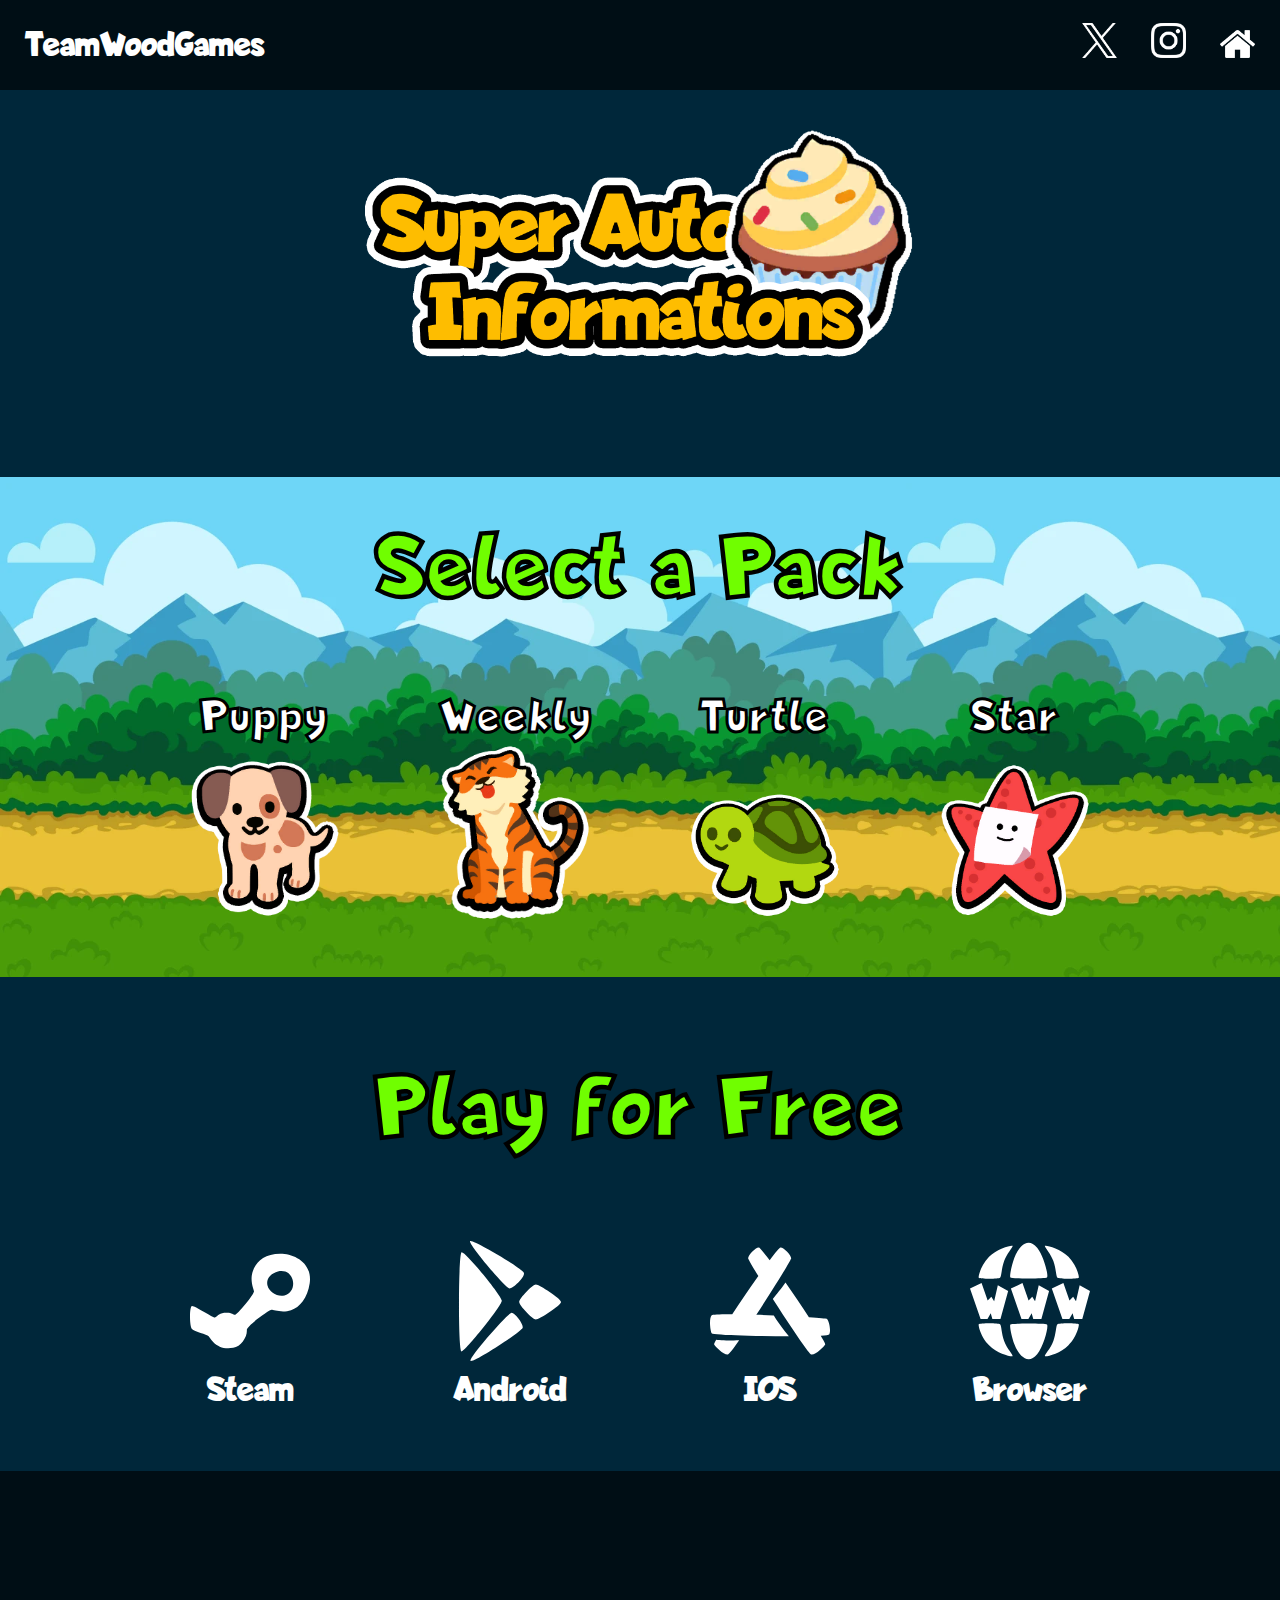
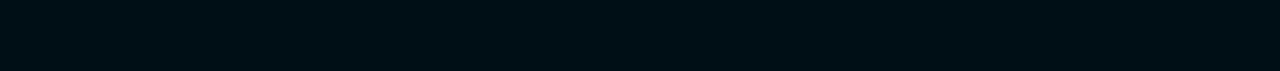
==== index.html @ 36d2ca84 "Tá feito." ====
<!DOCTYPE html>
<html>
    <head>
        <link rel="stylesheet" type="text/css" href="estilo.css">
        <script type="text/javascript" src="script.js"></script>
        <link rel="shortcut icon" href="photos/CupCake.ico" type="image/x-icon">
        <title>SuperAutoInformations</title>
    </head>
    <body class="body0">
        <header>
            <a href="https://teamwoodgames.com">TeamWoodGames</a>
            <div class="Redes">
                <a href="https://teamwoodgames.com"><img src="photos\X.png"></a>
                <a href="https://teamwoodgames.com"><img src="photos\Instagram.png"></a>
                <a href="index.html"><img class="home" src="photos\Home.png"></a>
            </div>
        </header>
        <div class="Space"></div>
            <img class="logo" src="photos/Logo.png">
        <div class="Selection">
            <h2 class="Select">Select a Pack</h2>
            <div class="Packs">
                <div class="Pack">
                    <div class="PackName">
                        <h3>Puppy</h3>
                    </div>
                    <a href="puppy.html"><img src="photos\Puppy.png"></a>
                </div>
                <div class="Pack">
                    <div class="PackName">
                        <h3>Weekly</h3>
                    </div>
                    <a href="weekly.html"><img src="photos\Tiger.png"></a>
                </div>
                <div class="Pack">
                    <div class="PackName">
                        <h3>Turtle</h3>
                    </div>
                    <a href="turtle.html"><img src="photos/Turtle.png"></a>
                </div>
                <div class="Pack">
                    <div class="PackName">
                        <h3>Star</h3>
                    </div>
                    <a href="star.html"><img src="photos\Star.png"></a>
                </div>
            </div>
        </div>
        <h2 class="Select Select2">Play for Free</h2>
        <div class="Plays">
            <div class="Play">
                <a href="https://teamwood.games/steam" target="_blank"><img src="photos/Steam.svg"></a>
                <div class="Platform">
                    <h3>Steam</h3>
                </div>
            </div>
            <div class="Play">
                <a href="https://teamwood.games/playstore" target="_blank"><img src="photos/Android.svg"></a>
                <div class="Platform">
                    <h3>Android</h3>
                </div>
            </div>
            <div class="Play">
                <a href="https://teamwood.games/appstore" target="_blank"><img src="photos/IOS.svg"></a>
                <div class="Platform">
                    <h3>IOS</h3>
                </div>
            </div>
            <div class="Play">
                <a href="https://teamwood.games/itch" target="_blank"><img src="photos/Browser.svg"></a>
                <div class="Platform">
                    <h3>Browser</h3>
                </div>
            </div>
        </div>
        <footer>

        </footer>
    </body>
</html>
---- estilo.css ----
@font-face{
    font-family:SuperAutoPets;
    src:url(LapsusPro-Bold.otf);
}

*{
    font-family:SuperAutoPets;
    margin:0;
    padding:0;
}

.hide{
    display: none !important;
}

.petlegal{
    border-radius:20px;
    font-size:22px;
    vertical-align: bottom;
    transition:0.2s;
    height:300px;
    display:flex;
    flex-direction:column;
    justify-content:space-between;
    /* line-height:0.5px; */
}

.petlegal4{
    margin:25px;
    padding:10px;
    text-align:center;
}

.petlegal4:hover .description{
    display: block;
}

.petlegal4:hover .petlegal6 h3{
    display: block;
}

.petlegal6{
    height:70px;
    transition: transform 1s;
}

.petlegal6 h3{
    display:none;
}

.description {
    display: none;
    font-size:20px;
}

.petlegal h2{
    font-size:28px;
}

.petlegal img{
    transition:0.15s;
    width:160px;

    /* height:150px;
    width:150px; */
    /* object-fit: contain;
    object-position: bottom; */
}

.petlegal img:hover{
    cursor:pointer;
    scale:0.9;
}

#pet-container{
    display:flex;
    height:150px;
}

#pet-container2{
    display:flex;
}

#loading{
    margin:auto;
    width:250px;
    display: flex;
    flex-direction:column;
    margin-top:100px;
}

p{
    text-align:center;
    font-size:35px;
}

.body0{
    background-color:#00273A;
}

.body1{
    background-image: url("photos/Background1.png");
    background-size:1090px;
}

.body2{
    background-image: url("photos/Background2.png");
    background-size:1090px;
}

.body3{
    background-image: url("photos/Background3.png");
    background-size:1090px;
}

.body4{
    background-image: url("photos/Background4.png");
    background-size:1090px;
}

header{
    width:100%;
    height:90px;
    background-color:#000E15;
    font-size:35px;
    color:white;
    display:flex;
    align-items:center;
    justify-content:space-between;
    position:fixed;
    z-index:999; 
}

header a{
    text-decoration:none;
    color:white;
    margin-left:25px;
}

header img{
    width:35px;
}

.home{
    filter:invert();
}

.Redes{
    margin-right:25px;
}

.principal{
    font-size:80px;
    text-align:center;
    margin-top:80px;
    color:#FEBD00;
    text-shadow: 5px 5px black;
}

.Space{
    height:90px;
}

.logo{
    width:550px;
    margin:auto;
    display:flex;
    padding:40px;
}

.Selection{
    background-image:url(photos/Background3.png);
    background-size:900px;
    height:500px;
    width:100%;
    margin-top:80px;
    text-align:center;
}


.Pack{
    width:150px;
    height:230px;
    display:flex;
    flex-direction:column;
    justify-content:space-between;
    -webkit-text-fill-color: white;
    letter-spacing:3px;
    -webkit-text-stroke-width:3px;
}

    .Pack img{
        width:100%;
    }

    .Pack a{
        transition:0.2s;
    }

    .Pack a:hover{
        scale:0.9;
    }

    .Pack img:active{
        opacity:70%;
    }

.Packs{
    display:Flex;
    justify-content:space-between;
    width:900px;
    margin:auto;
    margin-top:30px;
}

.PackName{
    height:70px;
    width:100%;
    font-size:40px;
}

.Select{
    font-size:90px;
    padding:40px;
    -webkit-text-fill-color:#70FE00;
    letter-spacing:4px;
    -webkit-text-stroke-width:4.5px;
    text-align:center;
}

.Select2{
    padding:80px;
}

.Plays{
    display:flex;
    width:900px;
    height:fit-content;
    align-items:center;
    justify-content:space-between;
    margin:auto;
}

.Play{
    width:120px;
    height:230px;
    text-align:center;
    color:white;
    font-size:30px;
}

.Play img{
    transition:0.2s;
}

.Play img:hover{
    scale:0.9;
}

.Play img:active{
    opacity:70%;
}

::-webkit-scrollbar{
    width:22px;
    background-color:#000E15;
}

::-webkit-scrollbar-thumb{
    background-color:#064361;
    background-size:cover;
    border: 4px solid #000E15;
    border-radius:20px;
}

footer{
    width:100%;
    height:200px;
    background-color:#000E15;
}
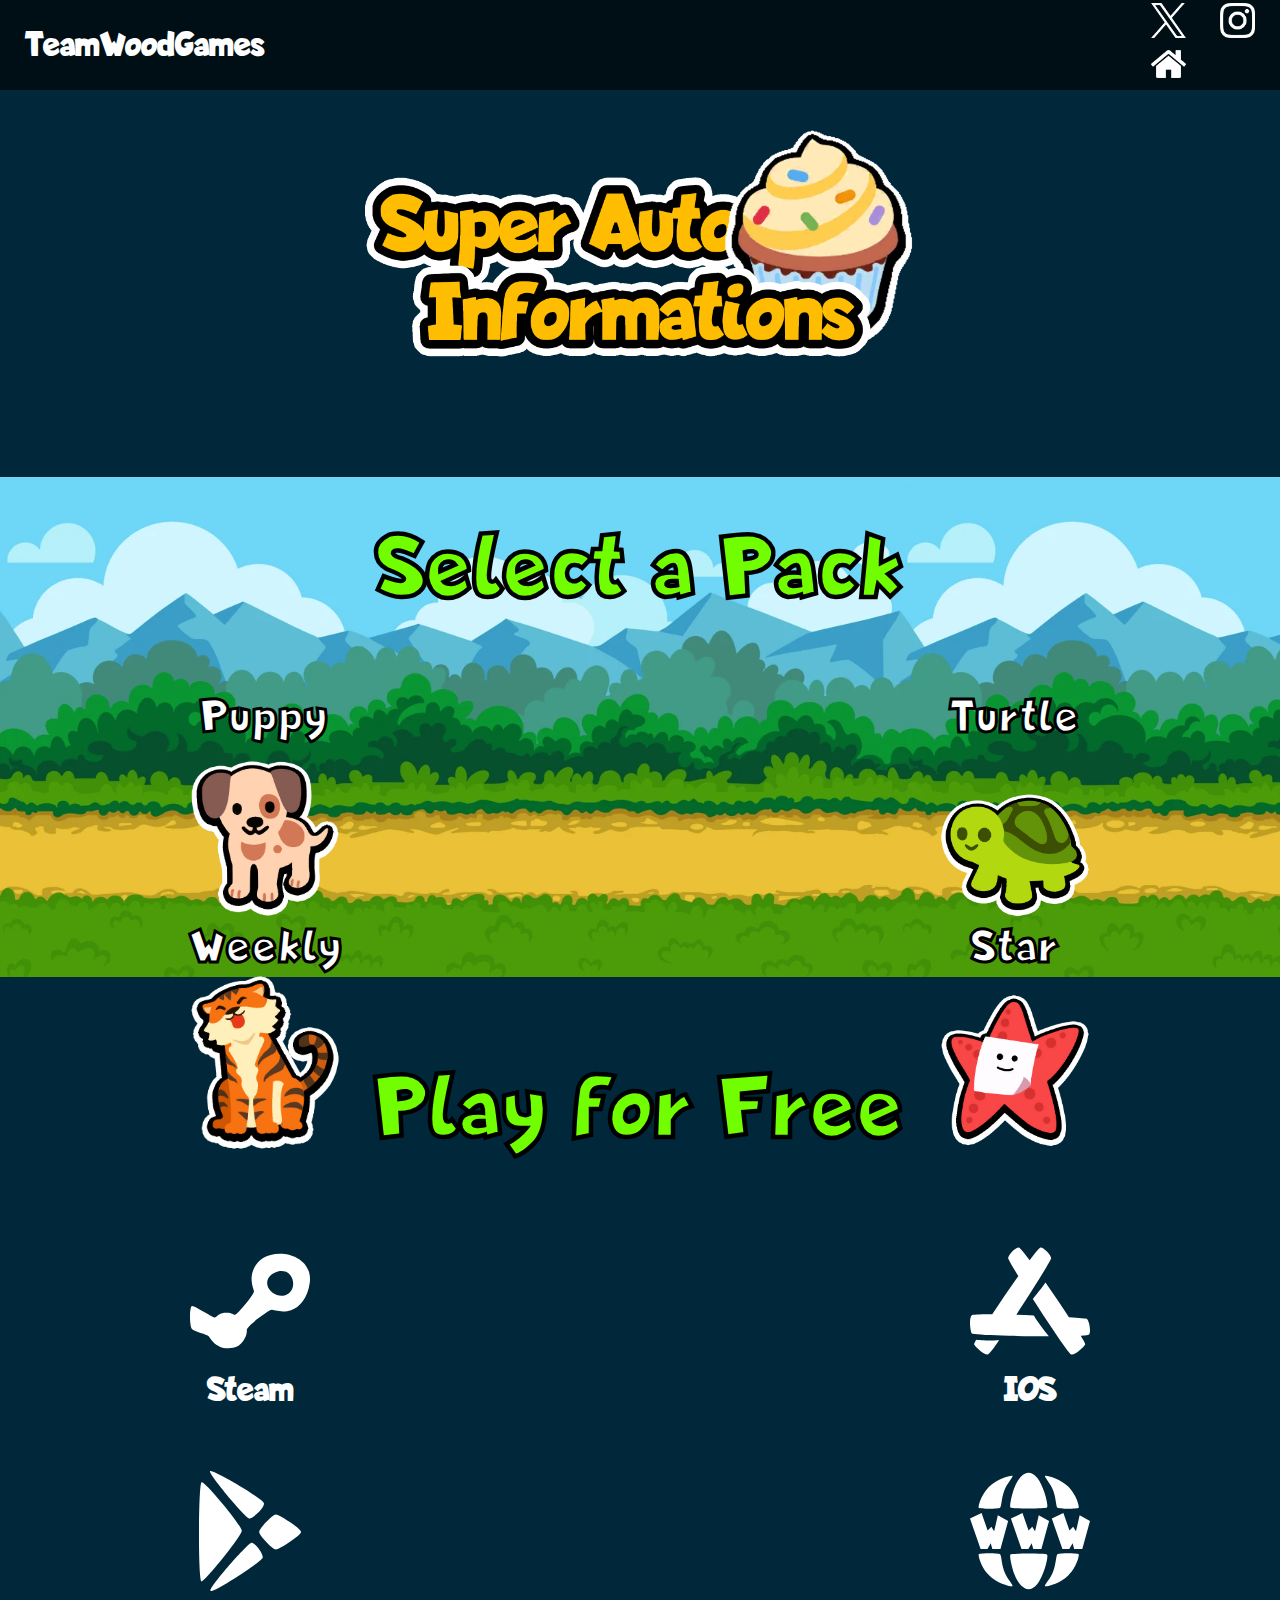
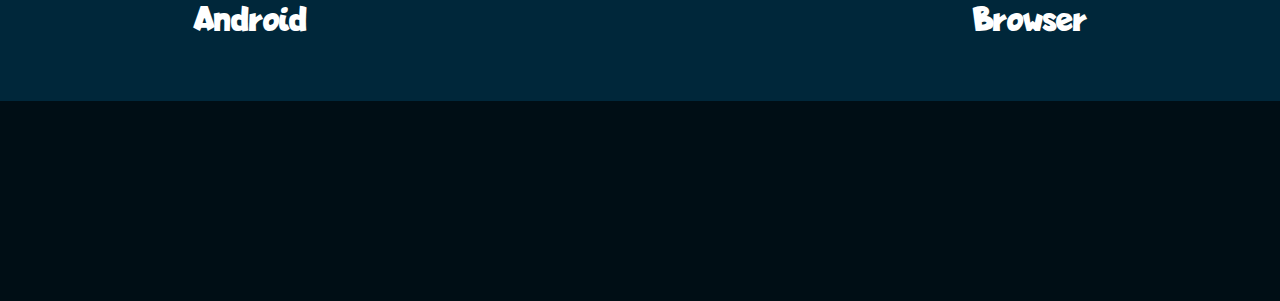
==== commit 7c7b2f20: "Update index.html" ====
--- a/index.html
+++ b/index.html
@@ -1,53 +1,61 @@
 <!DOCTYPE html>
 <html>
     <head>
+        <meta name="viewport" content="width=device-width, inicial-scale=1.0">
         <link rel="stylesheet" type="text/css" href="estilo.css">
         <script type="text/javascript" src="script.js"></script>
-        <link rel="shortcut icon" href="photos/CupCake.ico" type="image/x-icon">
+        <link rel="shortcut icon" href="photos/CupCakeIcone.ico" type="image/x-icon">
         <title>SuperAutoInformations</title>
     </head>
     <body class="body0">
         <header>
-            <a href="https://teamwoodgames.com">TeamWoodGames</a>
+            <a href="https://teamwoodgames.com"  target="_blank">TeamWoodGames</a>
             <div class="Redes">
-                <a href="https://teamwoodgames.com"><img src="photos\X.png"></a>
-                <a href="https://teamwoodgames.com"><img src="photos\Instagram.png"></a>
+                <div class="Redes1">
+                    <a href="https://twitter.com/TeamWoodGames" target="_blank"><img src="photos\X.png"></a>
+                    <a href="https://www.instagram.com/superauto.pets/" target="_blank"><img src="photos\Instagram.png"></a>
+                </div>
                 <a href="index.html"><img class="home" src="photos\Home.png"></a>
             </div>
         </header>
         <div class="Space"></div>
-            <img class="logo" src="photos/Logo.png">
+            <img class="logo" src="photos/Logo.png" alt="Logo escrito Super Auto em cima e Informations em baixo, a cor da fonte é amarelo e ela possui um cortorno preto e um cortorno branco ao seu redor. O desenho de um cupcake se encontra no meio da logo entre as palavras Super Auto e a palavra Informations, ele possui um papel azul claro em sua base, uma massa marrom e uma cobertura amarelo claro, juntamente de um granulado verde, um vermelho, um azul, um laranja e um roxo">
         <div class="Selection">
             <h2 class="Select">Select a Pack</h2>
             <div class="Packs">
+            <div class="Packs1">
                 <div class="Pack">
                     <div class="PackName">
                         <h3>Puppy</h3>
                     </div>
-                    <a href="puppy.html"><img src="photos\Puppy.png"></a>
+                    <a href="puppy.html"><img src="photos\Puppy.png" alt="Desenho de um cãozinho marrom claro com uma mancha em um tom mais escuro em seu olho esquerdo e mais algumas em sua barriga, seus olhos e seus fucinhos são pretos e as suas orelhas são em um marrom mais escuro."></a>
                 </div>
                 <div class="Pack">
                     <div class="PackName">
                         <h3>Weekly</h3>
                     </div>
-                    <a href="weekly.html"><img src="photos\Tiger.png"></a>
+                    <a href="weekly.html"><img src="photos\Tiger.png" alt="Desenho de um trigre sentado com a cabeça virada para cima, olhos fechados e com a língua vermelha para fora"></a>
                 </div>
+            </div>
+            <div class="Packs2">
                 <div class="Pack">
                     <div class="PackName">
                         <h3>Turtle</h3>
                     </div>
-                    <a href="turtle.html"><img src="photos/Turtle.png"></a>
+                    <a href="turtle.html"><img src="photos/Turtle.png" alt="Desenho de uma tartaruga, sua pele é um verde claro e seu casco é um verde mais escuro da mesma cor de seus olhos e boca"></a>
                 </div>
                 <div class="Pack">
                     <div class="PackName">
                         <h3>Star</h3>
                     </div>
-                    <a href="star.html"><img src="photos\Star.png"></a>
+                    <a href="star.html"><img src="photos\Star.png" alt="Desenho de uma estrela do mar, sua cor é um vermelho rosado e no centro do seu corpo tem um papel colado com um rosto desenhado"></a>
                 </div>
+            </div>
             </div>
         </div>
         <h2 class="Select Select2">Play for Free</h2>
         <div class="Plays">
+        <div class="Plays1">
             <div class="Play">
                 <a href="https://teamwood.games/steam" target="_blank"><img src="photos/Steam.svg"></a>
                 <div class="Platform">
@@ -60,6 +68,8 @@
                     <h3>Android</h3>
                 </div>
             </div>
+        </div>
+        <div class="Plays2">
             <div class="Play">
                 <a href="https://teamwood.games/appstore" target="_blank"><img src="photos/IOS.svg"></a>
                 <div class="Platform">
@@ -73,8 +83,9 @@
                 </div>
             </div>
         </div>
+        </div>
         <footer>
 
         </footer>
     </body>
-</html>+</html>
--- a/estilo.css
+++ b/estilo.css
@@ -15,10 +15,10 @@
 
 .petlegal{
     border-radius:20px;
-    font-size:22px;
+    font-size:25px;
     vertical-align: bottom;
     transition:0.2s;
-    height:300px;
+    height:320px;
     display:flex;
     flex-direction:column;
     justify-content:space-between;
@@ -57,9 +57,53 @@
     font-size:28px;
 }
 
+.petlegal3{
+    color:white;
+    -webkit-text-stroke-color:rgb(66, 66, 66);
+    -webkit-text-stroke-width:2px;
+    text-shadow:black 0px 0px 3px;
+}
+
+.petlegal3 h2{
+    font-size:35px;
+    letter-spacing:2px;
+
+}
+
+.turtle h2{
+    color:#FEBD00;
+    -webkit-text-stroke-color:rgb(124, 67, 35);
+}
+
+.turtle h2{
+    color:#FEBD00;
+    -webkit-text-stroke-color:rgb(124, 67, 35);
+}
+
+.turtle h2{
+    color:#FEBD00;
+    -webkit-text-stroke-color:rgb(124, 67, 35);
+}
+
+.puppy h2{
+    color:#ff9100;
+    -webkit-text-stroke-color: #752d43;
+}
+
+.weekly h2{
+    color:#6C9BF6;
+    -webkit-text-stroke-color: #44467E;
+}
+
+.star h2{
+    color:#43ff2a;
+    -webkit-text-stroke-color: #0b702c;
+}
+
 .petlegal img{
     transition:0.15s;
-    width:160px;
+    margin-bottom:12px;
+    max-height:150px;
 
     /* height:150px;
     width:150px; */
@@ -69,7 +113,7 @@
 
 .petlegal img:hover{
     cursor:pointer;
-    scale:0.9;
+    scale:1.1;
 }
 
 #pet-container{
@@ -177,7 +221,6 @@
     text-align:center;
 }
 
-
 .Pack{
     width:150px;
     height:230px;
@@ -277,4 +320,4 @@
     width:100%;
     height:200px;
     background-color:#000E15;
-}+}
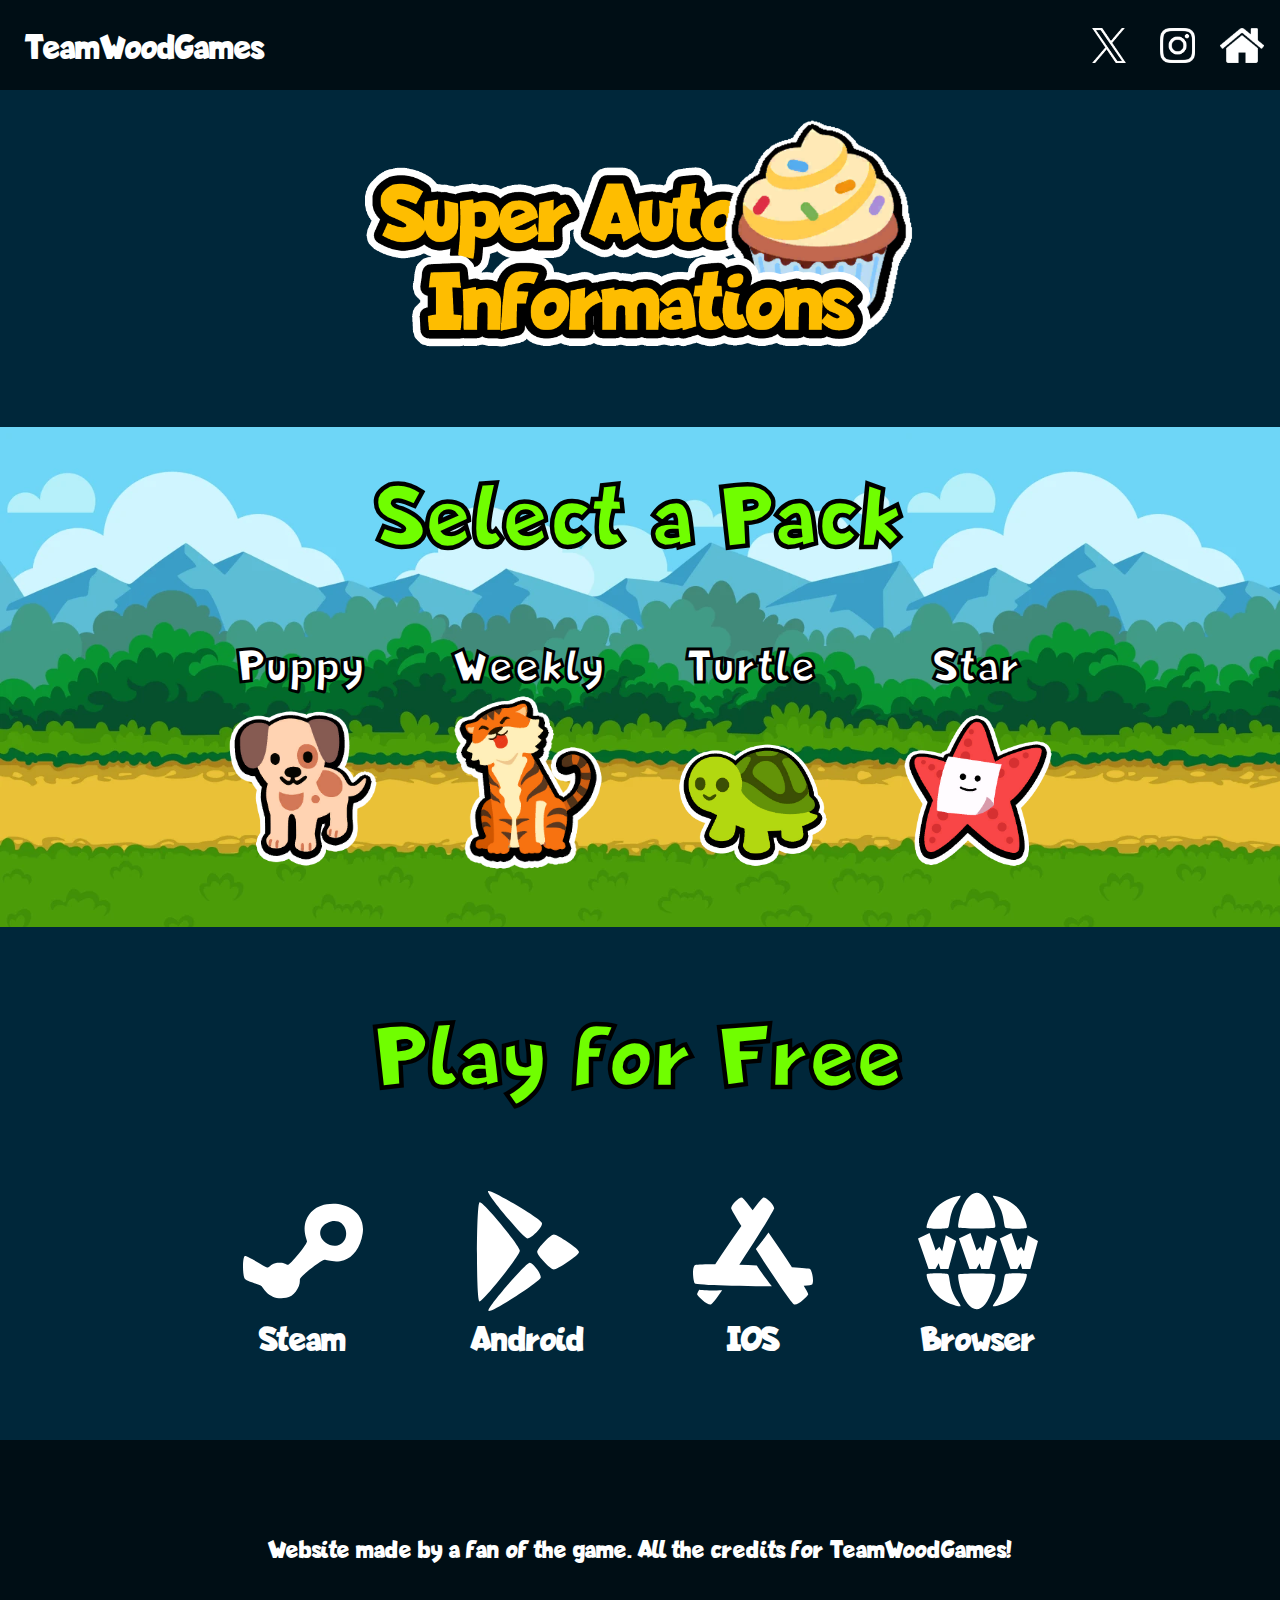
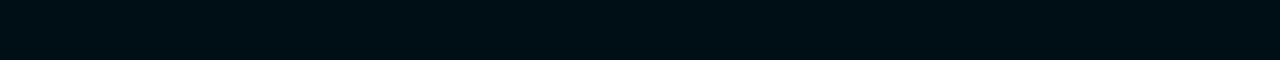
==== commit d283d0cc: "Update index.html" ====
--- a/index.html
+++ b/index.html
@@ -1,13 +1,15 @@
 <!DOCTYPE html>
-<html>
+<html lang="en">
     <head>
         <meta name="viewport" content="width=device-width, inicial-scale=1.0">
         <link rel="stylesheet" type="text/css" href="estilo.css">
         <script type="text/javascript" src="script.js"></script>
         <link rel="shortcut icon" href="photos/CupCakeIcone.ico" type="image/x-icon">
         <title>SuperAutoInformations</title>
+        <meta name="Keywords" content="Super, Auto, Pets, SuperAutoPets, superautopets, SUPERAUTOPETS, TeamWoodGames, teamwoodgames, WeeklyPack, PuppyPack, TurtlePack, StarPack, SuperAutoInformations, superautoinformations">
+        <meta name="author" content="Vinícius Sorgetz Alves">
     </head>
-    <body class="body0">
+    <body class="body">
         <header>
             <a href="https://teamwoodgames.com"  target="_blank">TeamWoodGames</a>
             <div class="Redes">
@@ -19,6 +21,7 @@
             </div>
         </header>
         <div class="Space"></div>
+        <main>
             <img class="logo" src="photos/Logo.png" alt="Logo escrito Super Auto em cima e Informations em baixo, a cor da fonte é amarelo e ela possui um cortorno preto e um cortorno branco ao seu redor. O desenho de um cupcake se encontra no meio da logo entre as palavras Super Auto e a palavra Informations, ele possui um papel azul claro em sua base, uma massa marrom e uma cobertura amarelo claro, juntamente de um granulado verde, um vermelho, um azul, um laranja e um roxo">
         <div class="Selection">
             <h2 class="Select">Select a Pack</h2>
@@ -55,37 +58,42 @@
         </div>
         <h2 class="Select Select2">Play for Free</h2>
         <div class="Plays">
-        <div class="Plays1">
-            <div class="Play">
-                <a href="https://teamwood.games/steam" target="_blank"><img src="photos/Steam.svg"></a>
-                <div class="Platform">
-                    <h3>Steam</h3>
+            <div class="Plays1">
+                <div class="Play">
+                    <a href="https://teamwood.games/steam" target="_blank"><img src="photos/Steam.svg"></a>
+                    <div class="Platform">
+                        <h3>Steam</h3>
+                    </div>
+                </div>
+                <div class="Play">
+                    <a href="https://teamwood.games/playstore" target="_blank"><img src="photos/Android.svg"></a>
+                    <div class="Platform">
+                        <h3>Android</h3>
+                    </div>
                 </div>
             </div>
-            <div class="Play">
-                <a href="https://teamwood.games/playstore" target="_blank"><img src="photos/Android.svg"></a>
-                <div class="Platform">
-                    <h3>Android</h3>
+            <div class="Plays2">
+                <div class="Play">
+                    <a href="https://teamwood.games/appstore" target="_blank"><img src="photos/IOS.svg"></a>
+                    <div class="Platform">
+                        <h3>IOS</h3>
+                    </div>
+                </div>
+                <div class="Play">
+                    <a href="https://teamwood.games/itch" target="_blank"><img src="photos/Browser.svg"></a>
+                    <div class="Platform">
+                        <h3>Browser</h3>
+                    </div>
                 </div>
             </div>
         </div>
-        <div class="Plays2">
-            <div class="Play">
-                <a href="https://teamwood.games/appstore" target="_blank"><img src="photos/IOS.svg"></a>
-                <div class="Platform">
-                    <h3>IOS</h3>
-                </div>
+        </main>
+        <footer>
+            <div class="Redes2">
+                <a href="https://twitter.com/TeamWoodGames" target="_blank"><img src="photos\X.png"></a>
+                <a href="https://www.instagram.com/superauto.pets/" target="_blank"><img src="photos\Instagram.png"></a>
             </div>
-            <div class="Play">
-                <a href="https://teamwood.games/itch" target="_blank"><img src="photos/Browser.svg"></a>
-                <div class="Platform">
-                    <h3>Browser</h3>
-                </div>
-            </div>
-        </div>
-        </div>
-        <footer>
-
+            <h4>Website made by a fan of the game. All the credits for TeamWoodGames!</h4>
         </footer>
     </body>
 </html>
--- a/estilo.css
+++ b/estilo.css
@@ -8,6 +8,25 @@
     margin:0;
     padding:0;
 }
+
+@keyframes toin {
+    from {
+      scale:0.8;
+    }
+    to {
+      scale:1.05;
+    }
+  }
+
+@keyframes cross {
+    from {
+      opacity:0%;
+    }
+    to {
+      opacity:100%;
+    }
+  }
+
 
 .hide{
     display: none !important;
@@ -18,39 +37,47 @@
     font-size:25px;
     vertical-align: bottom;
     transition:0.2s;
-    height:320px;
+    height:310px;
     display:flex;
     flex-direction:column;
     justify-content:space-between;
+    animation: toin 0.09s ease-in-out;
     /* line-height:0.5px; */
 }
 
 .petlegal4{
-    margin:25px;
+    margin:15px;
+    margin-top:110px;
     padding:10px;
     text-align:center;
 }
 
 .petlegal4:hover .description{
     display: block;
+    animation: cross 0.25s ease-in-out;
 }
 
 .petlegal4:hover .petlegal6 h3{
     display: block;
+    animation: cross 0.25s ease-in-out;
 }
 
 .petlegal6{
-    height:70px;
-    transition: transform 1s;
+    width:200px;
+    height:75px;
 }
 
 .petlegal6 h3{
     display:none;
 }
 
+.petlegal5{
+    width:200px;
+}
+
 .description {
     display: none;
-    font-size:20px;
+    font-size:18px;
 }
 
 .petlegal h2{
@@ -75,35 +102,36 @@
     -webkit-text-stroke-color:rgb(124, 67, 35);
 }
 
-.turtle h2{
+.bodyTurtle h2{
     color:#FEBD00;
     -webkit-text-stroke-color:rgb(124, 67, 35);
 }
 
-.turtle h2{
+.bodyTurtle h2{
     color:#FEBD00;
     -webkit-text-stroke-color:rgb(124, 67, 35);
 }
 
-.puppy h2{
+.bodyPuppy h2{
     color:#ff9100;
     -webkit-text-stroke-color: #752d43;
 }
 
-.weekly h2{
+.bodyWeekly h2{
     color:#6C9BF6;
     -webkit-text-stroke-color: #44467E;
 }
 
-.star h2{
+.bodyStar h2{
     color:#43ff2a;
     -webkit-text-stroke-color: #0b702c;
 }
 
 .petlegal img{
-    transition:0.15s;
+    transition:0.25s;
     margin-bottom:12px;
-    max-height:150px;
+    max-height:140px;
+    max-width:140px;
 
     /* height:150px;
     width:150px; */
@@ -113,12 +141,80 @@
 
 .petlegal img:hover{
     cursor:pointer;
-    scale:1.1;
-}
+    scale:1.2;
+}
+
+.Space3{
+    width:400vw;
+    display:flex;
+    background-color:#000E15;
+    display:none;
+    justify-content:center;
+    align-items:center;
+}
+
+.Botoes{
+    margin-top:10px;
+    width:90%;
+    margin:auto;
+    height:fit-content;
+    display:flex;
+    justify-content:space-evenly;
+}
+
+.Botoes3{
+    height:105vh;
+    width:400vw;
+    display:flex;
+    flex-direction:column;
+    justify-content:space-evenly;
+    align-items:center;
+    background-color:#000E15;
+    display:none;
+    position:fixed;
+}
+
+.Filtro{
+    border:none;
+    width:10%;
+    height:35px;
+    border-radius:8px;
+    font-size:20px;
+    border: 3px solid rgb(0, 0, 0);
+    transition:0.25s;
+}
+
+.Filtro2{
+    border:none;
+    width: 115vw;
+    height:25vh;
+    border-radius:40px;
+    font-size:70px;
+    border: 12px solid rgb(0, 0, 0);
+    transition:0.25s;
+}
+
+.Filtro:hover{
+    cursor:pointer;
+    scale:1.08;
+}
+
+.Filtro:active{
+    scale:0.9;
+}
+
+.Filtro2:hover{
+    cursor:pointer;
+    scale:1.08;
+}
+
+.Filtro2:active{
+    scale:0.9;
+}
+
 
 #pet-container{
     display:flex;
-    height:150px;
 }
 
 #pet-container2{
@@ -131,6 +227,10 @@
     display: flex;
     flex-direction:column;
     margin-top:100px;
+    animation: toin 0.250s ease-in-out;
+    margin-top:150px;
+    margin-left:40%;
+    position:fixed;
 }
 
 p{
@@ -138,28 +238,57 @@
     font-size:35px;
 }
 
-.body0{
+.body{
     background-color:#00273A;
 }
 
-.body1{
+.bodyPuppy{
+    background-color:#2F1D37;
+}
+
+.bodyWeekly{
+    background-color:#3F221C;
+}
+
+.bodyTurtle{
+    background-color:#1C3017;
+}
+
+.bodyStar{
+    background-color:#401D1E;
+}
+
+.fundo1, .fundo2, .fundo3, .fundo4{
+    min-width:100vw;
+    width:fit-content;
+    height:870px;
+    background-size:1090px;
+    background-repeat: repeat-x;
+}
+
+.fundo4{
+    background-image: url("photos/Background4.png");
+}
+
+.fundo3{
+    background-image: url("photos/Background3.png");
+}
+
+.fundo2{
+    background-image: url("photos/Background2.png");
+}
+
+.fundo1{
     background-image: url("photos/Background1.png");
-    background-size:1090px;
-}
-
-.body2{
-    background-image: url("photos/Background2.png");
-    background-size:1090px;
-}
-
-.body3{
-    background-image: url("photos/Background3.png");
-    background-size:1090px;
-}
-
-.body4{
-    background-image: url("photos/Background4.png");
-    background-size:1090px;
+}
+
+
+.overFlow{
+    overflow-y:hidden;
+}
+
+.TeamWood{
+    display:none;
 }
 
 header{
@@ -175,22 +304,53 @@
     z-index:999; 
 }
 
+h2{
+    font-size:35px;
+}
+
 header a{
+    width:35px;
+    height:35px;
     text-decoration:none;
     color:white;
     margin-left:25px;
+    transition:0.2s;
+}
+
+header a:hover{
+    scale:0.9;
+}
+
+header img:hover{
+    scale:0.85;
+}
+
+header a:active{
+    opacity:70%;
+}
+
+header img:active{
+    opacity:70%;
 }
 
 header img{
-    width:35px;
-}
+    height:35px;
+    transition:0.2s;
+}
+
 
 .home{
     filter:invert();
 }
 
 .Redes{
+    height:35px;
     margin-right:25px;
+    display:flex;
+}
+
+.Redes2{
+    display:none;
 }
 
 .principal{
@@ -201,15 +361,20 @@
     text-shadow: 5px 5px black;
 }
 
-.Space{
-    height:90px;
+.Space
+
+.logo{
+    margin:auto;
+    display:flex;
+    padding:40px;
 }
 
 .logo{
     width:550px;
-    margin:auto;
-    display:flex;
-    padding:40px;
+    display:flex;
+    margin-left:auto;
+    margin-right:auto;
+    padding-top:120px;
 }
 
 .Selection{
@@ -256,6 +421,12 @@
     margin-top:30px;
 }
 
+    .Packs1, .Packs2{
+        width:50%;
+        display:flex;
+        justify-content:space-around;
+    }
+
 .PackName{
     height:70px;
     width:100%;
@@ -277,19 +448,26 @@
 
 .Plays{
     display:flex;
+    flex-direction:row;
     width:900px;
     height:fit-content;
     align-items:center;
-    justify-content:space-between;
     margin:auto;
 }
+
+    .Plays1, .Plays2{
+        width:50%;
+        display:flex;
+        justify-content:space-around;
+    }
 
 .Play{
     width:120px;
-    height:230px;
+    height:fit-content;
     text-align:center;
     color:white;
     font-size:30px;
+    padding-bottom:80px;
 }
 
 .Play img{
@@ -316,8 +494,202 @@
     border-radius:20px;
 }
 
+::-webkit-scrollbar-thumb:horizontal{
+    scale:1.5;
+}
+
 footer{
+    display:flex;
+    justify-content:center;
+    align-items:center;
     width:100%;
-    height:200px;
+    height:220px;
     background-color:#000E15;
 }
+
+footer h4{
+    font-size:25px;
+    color:white;
+}
+
+@media(max-width: 900px) {
+
+    #loading{
+        position:fixed;
+        width:105vw;
+        margin-left:10vw;
+        margin-top:30px;
+    }
+
+    .petlegal4{
+        margin:20px;
+    }
+
+    .Space{
+        height:80px;
+        width:900px;
+    }
+
+    .Space3{
+        display:block;
+    }
+
+    header{
+        background-color:#000E15;
+        height:150px;
+        min-height:20h;
+        font-size:80px;
+    }
+
+    header img{
+        height:70px;
+    }
+
+    header a{
+        padding:25px;
+        width:fit-content;
+        height:70px;
+    }
+
+    .Redes{
+        height:fit-content;
+    }
+
+    .Redes1{
+        display:none;
+    }
+
+    footer{
+        height:600px;
+        display:flex;
+        flex-direction:column;
+        justify-content:space-evenly;
+    }
+
+    footer h4{
+        margin-left:40px;
+        margin-right:40px;
+        font-size:50px;
+        text-align:center;
+    }
+
+    .Redes2{
+        width:100%;
+        display:flex;
+        justify-content:center;
+        align-items:center;
+    }
+
+    .Redes2 img{
+        padding:40px;
+        width:100px;
+    }
+
+    .body{
+        width:900px;
+    }
+
+    .logo{
+        width:800px;
+        padding-top:160px;
+        padding-bottom:160px;
+    }
+
+    .Select{
+        font-size:120px;
+        padding-top:50px;
+    }
+
+    .Selection{
+        background-size:1500px;
+        height:1200px;
+    }
+    .Pack{
+        width:260px;
+        height:440px;
+        font-size:80px;
+    }
+    .PackName{
+        font-size:70px;
+    }
+
+    .Select2{
+        padding:80px;
+        padding-top:160px;
+    }
+
+    .Plays{
+        flex-direction:column;
+        padding-bottom:80px;
+        width:100%;
+    }
+
+    .Plays h3{
+        font-size:70px;
+    }
+
+    .Plays1, .Plays2{
+        width:80%;
+        justify-content:space-around;
+        display:flex;
+        padding:80px;
+    }
+
+    .Play{
+        width:240px;
+        height:fit-content;
+    }
+
+    .Packs{
+        flex-direction:column;
+        align-items:center;
+        padding-top:30px;
+    }
+
+    .Packs2 .Pack{
+        padding-top:140px;
+        flex-direction:column-reverse;
+        height:250px;
+    }
+
+    .Packs1, .Packs2{
+        width:80%;
+    }
+
+    .Botoes{
+        display:none;
+    }
+
+    .TeamWood{
+        display:block;
+    }
+    
+    .fundo4, .fundo3, .fundo2, .fundo1{
+        height:86vh;
+        margin-top:0px;
+        zoom:300%;
+        min-width:900px;
+        background-size:900px;
+        background-color:#000E15;
+    }
+
+    .Space2{
+        height:150px;
+    }
+
+    #pet-container{
+        margin-top:-70px;
+    }
+
+    .Botoes3{
+        display:flex;
+        justify-content:space-evenly;
+        align-items:center;
+    }
+
+    .overFlow{
+        overflow-y:visible;
+        background-color:#000E15;
+    }
+
+}
